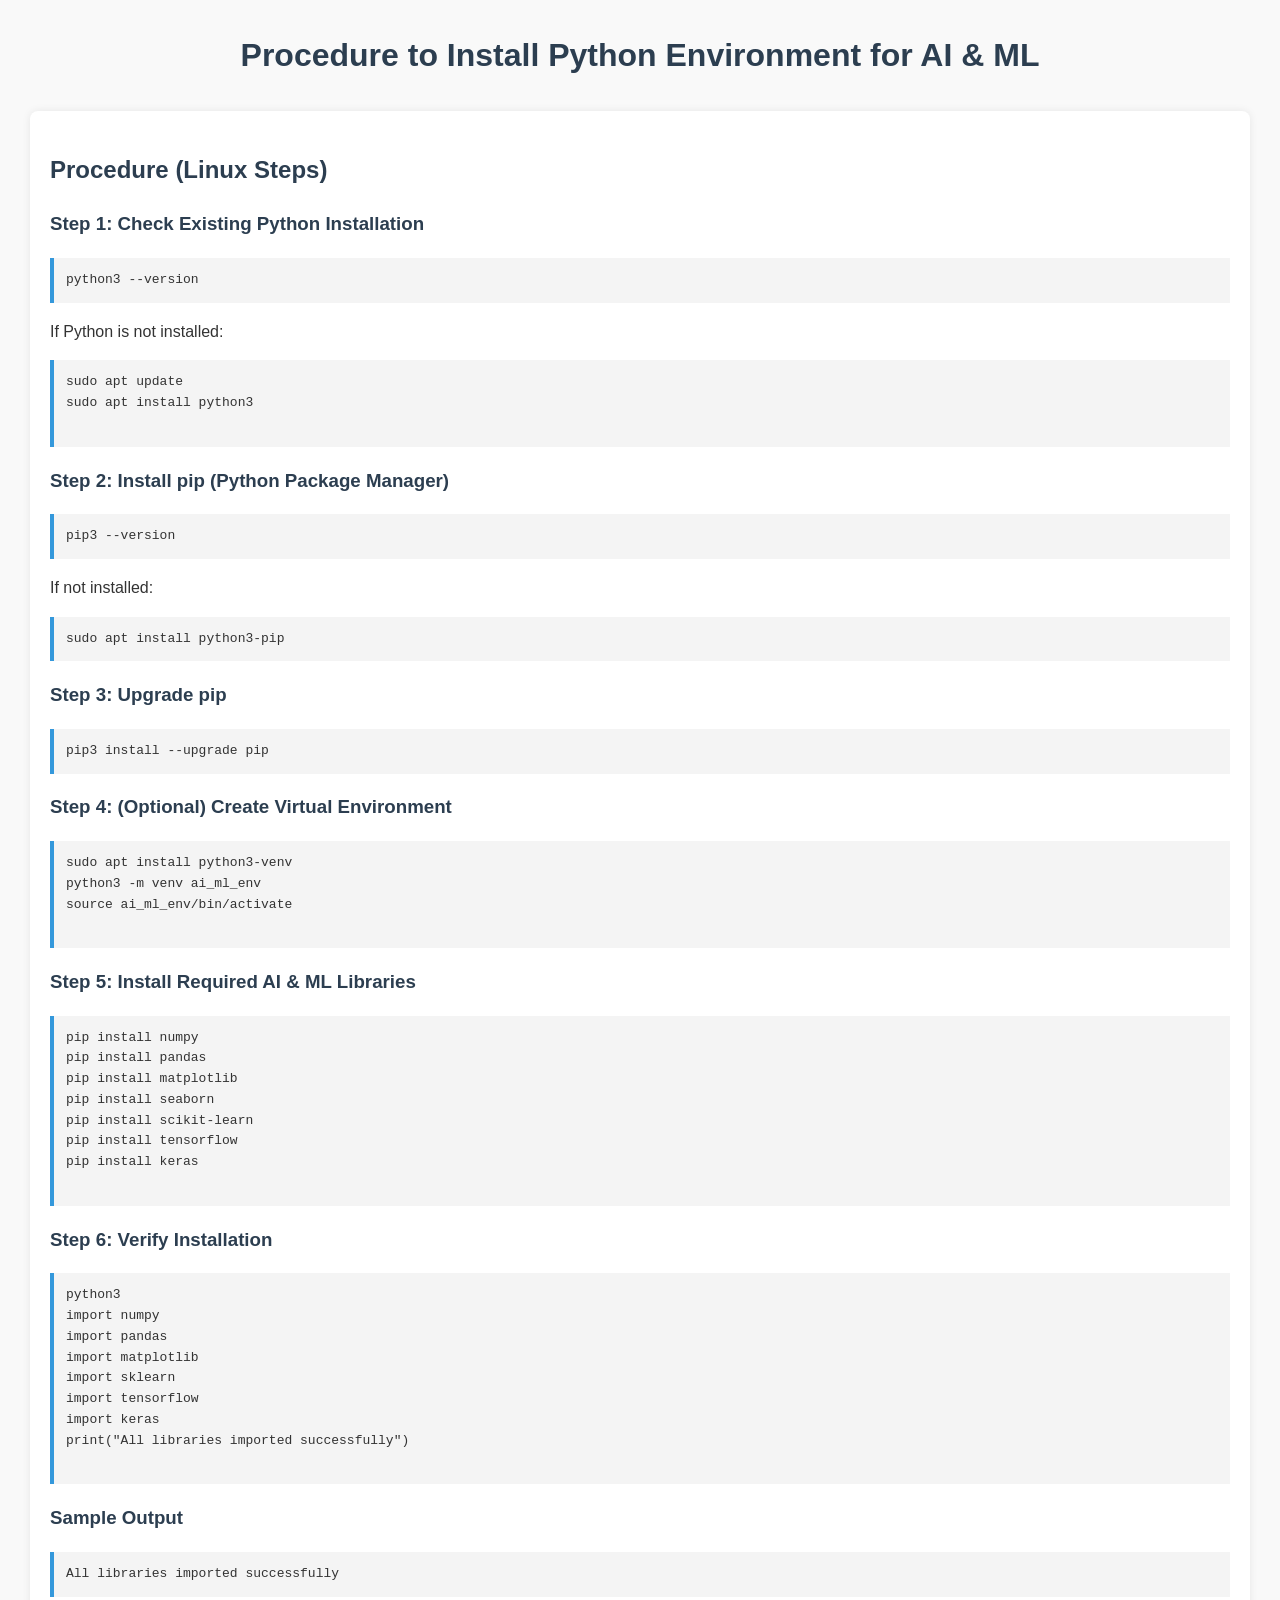
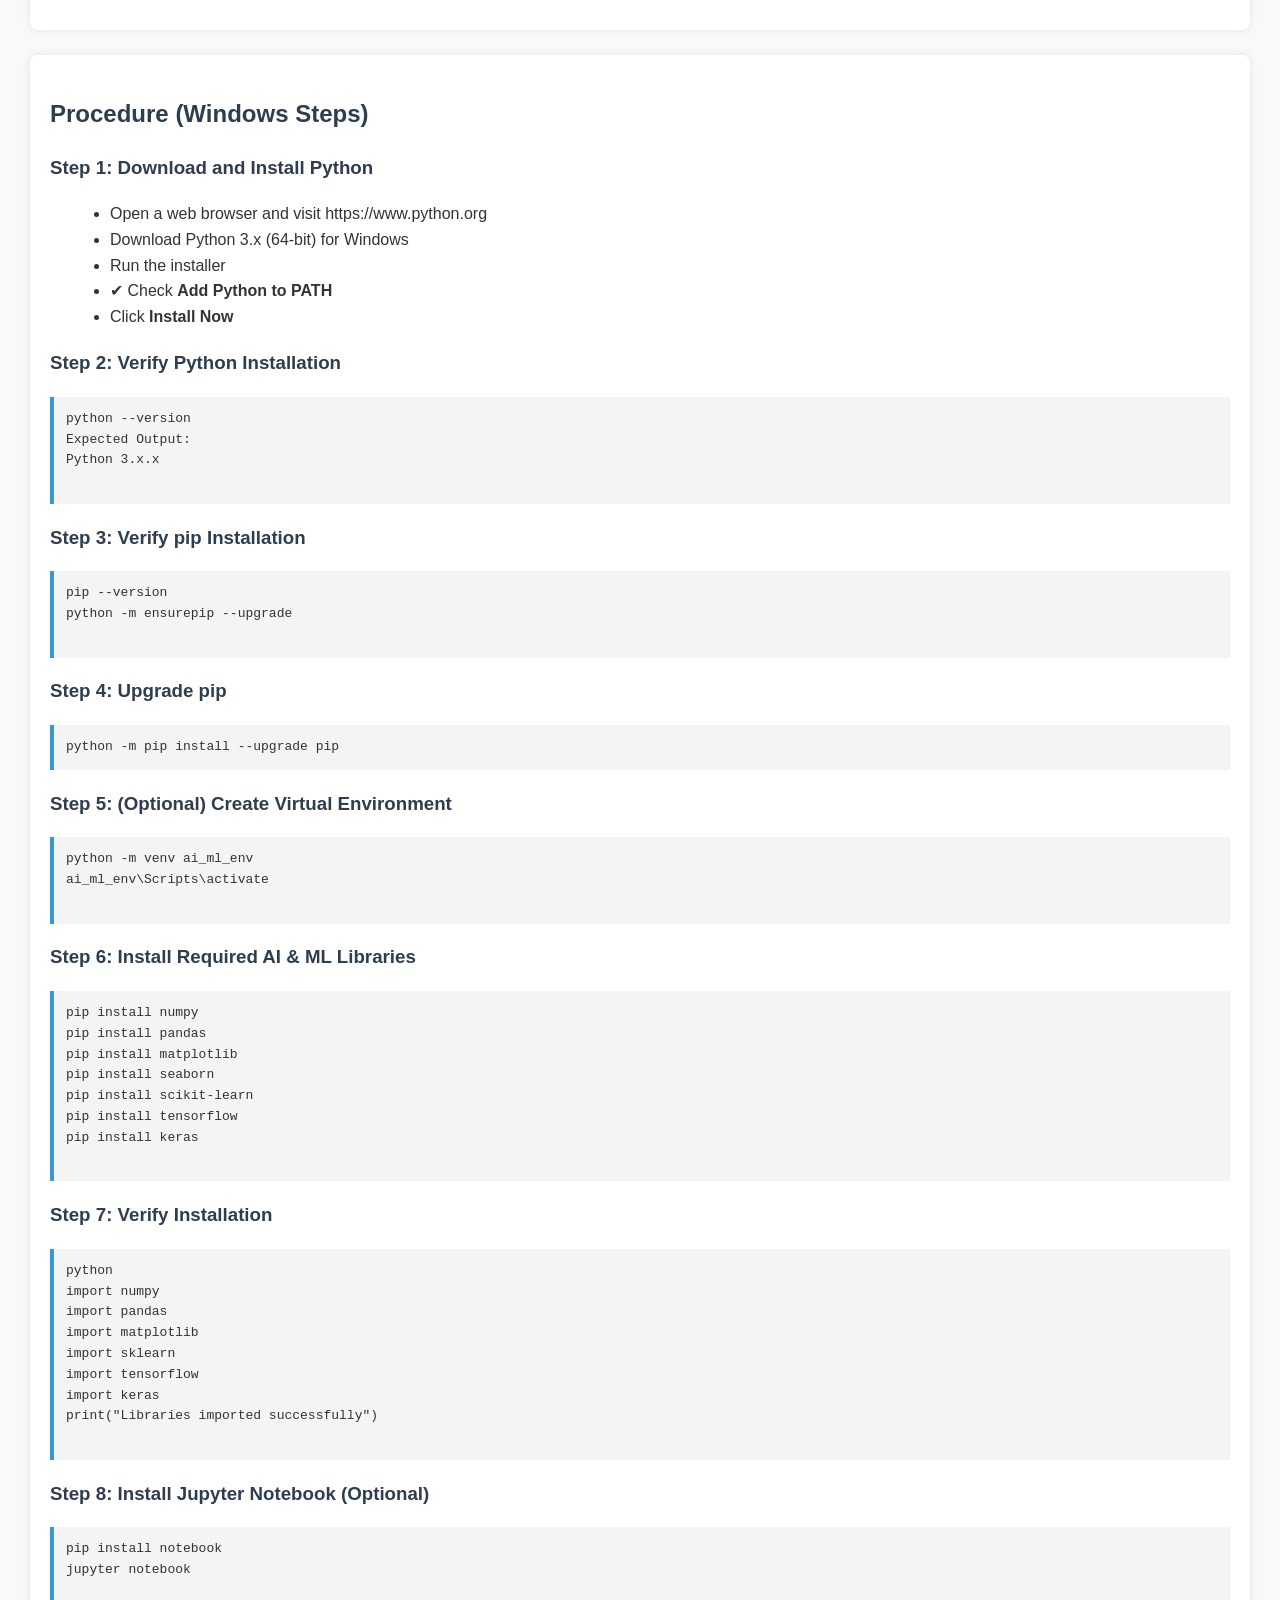
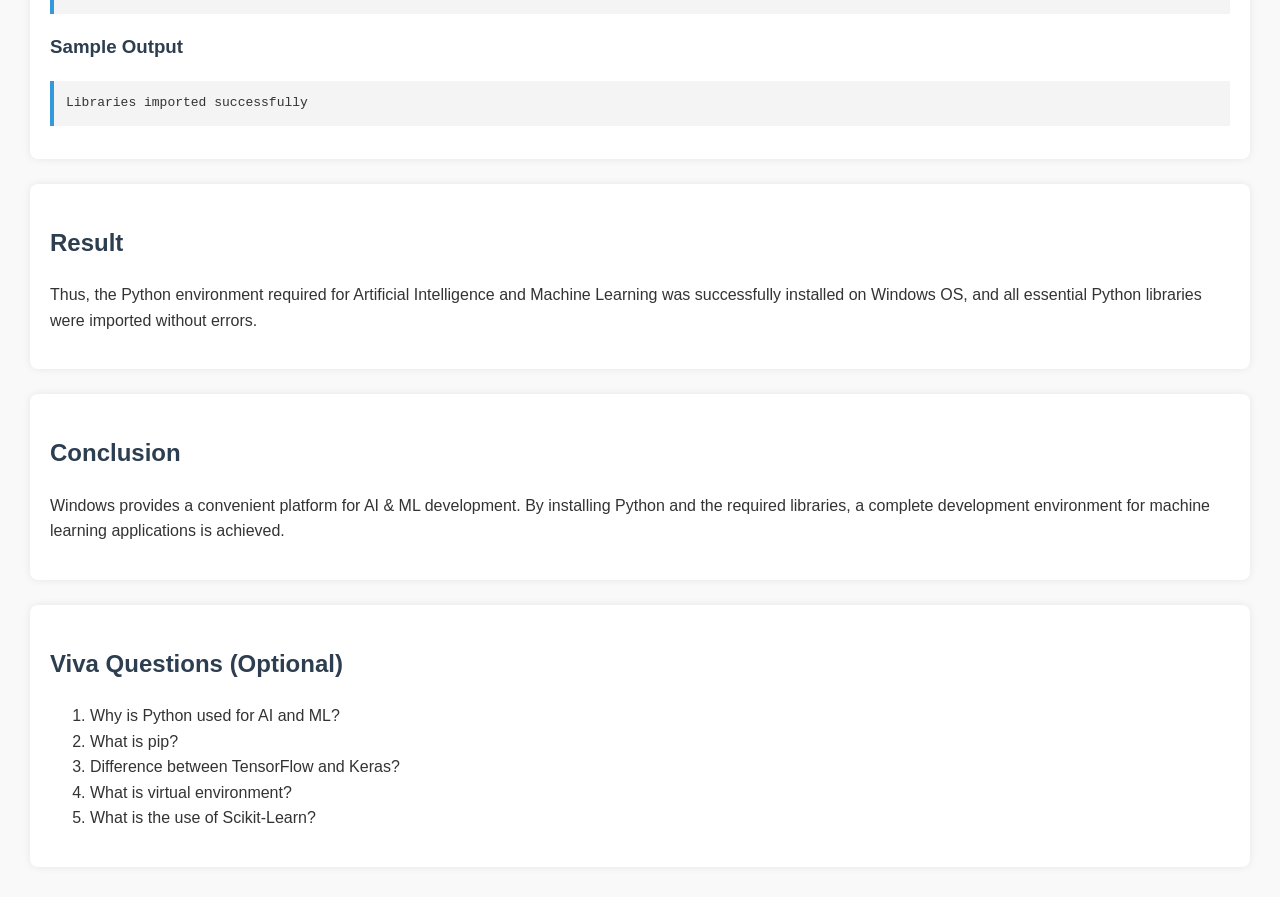
==== ai_ml_python_procedure.html @ a3364eca "Create ai_ml_python_procedure.html" ====
<!DOCTYPE html>
<html lang="en">
<head>
    <meta charset="UTF-8">
    <title>AI & ML Python Installation Procedure</title>
    <style>
        body {
            font-family: Arial, Helvetica, sans-serif;
            line-height: 1.6;
            margin: 30px;
            background-color: #f9f9f9;
            color: #333;
        }
        h1, h2, h3 {
            color: #2c3e50;
        }
        h1 {
            text-align: center;
            margin-bottom: 30px;
        }
        section {
            background: #ffffff;
            padding: 20px;
            margin-bottom: 25px;
            border-radius: 8px;
            box-shadow: 0 0 8px rgba(0,0,0,0.08);
        }
        pre {
            background: #f4f4f4;
            padding: 12px;
            border-left: 4px solid #3498db;
            overflow-x: auto;
        }
        ul {
            margin-left: 20px;
        }
        hr {
            border: none;
            border-top: 1px solid #ccc;
            margin: 25px 0;
        }
    </style>
</head>
<body>

<h1>Procedure to Install Python Environment for AI & ML</h1>

<section>
    <h2>Procedure (Linux Steps)</h2>

    <h3>Step 1: Check Existing Python Installation</h3>
    <pre>python3 --version</pre>
    <p>If Python is not installed:</p>
    <pre>
sudo apt update
sudo apt install python3
    </pre>

    <h3>Step 2: Install pip (Python Package Manager)</h3>
    <pre>pip3 --version</pre>
    <p>If not installed:</p>
    <pre>sudo apt install python3-pip</pre>

    <h3>Step 3: Upgrade pip</h3>
    <pre>pip3 install --upgrade pip</pre>

    <h3>Step 4: (Optional) Create Virtual Environment</h3>
    <pre>
sudo apt install python3-venv
python3 -m venv ai_ml_env
source ai_ml_env/bin/activate
    </pre>

    <h3>Step 5: Install Required AI & ML Libraries</h3>
    <pre>
pip install numpy
pip install pandas
pip install matplotlib
pip install seaborn
pip install scikit-learn
pip install tensorflow
pip install keras
    </pre>

    <h3>Step 6: Verify Installation</h3>
    <pre>
python3
import numpy
import pandas
import matplotlib
import sklearn
import tensorflow
import keras
print("All libraries imported successfully")
    </pre>

    <h3>Sample Output</h3>
    <pre>All libraries imported successfully</pre>
</section>

<section>
    <h2>Procedure (Windows Steps)</h2>

    <h3>Step 1: Download and Install Python</h3>
    <ul>
        <li>Open a web browser and visit https://www.python.org</li>
        <li>Download Python 3.x (64-bit) for Windows</li>
        <li>Run the installer</li>
        <li>✔ Check <strong>Add Python to PATH</strong></li>
        <li>Click <strong>Install Now</strong></li>
    </ul>

    <h3>Step 2: Verify Python Installation</h3>
    <pre>
python --version
Expected Output:
Python 3.x.x
    </pre>

    <h3>Step 3: Verify pip Installation</h3>
    <pre>
pip --version
python -m ensurepip --upgrade
    </pre>

    <h3>Step 4: Upgrade pip</h3>
    <pre>python -m pip install --upgrade pip</pre>

    <h3>Step 5: (Optional) Create Virtual Environment</h3>
    <pre>
python -m venv ai_ml_env
ai_ml_env\Scripts\activate
    </pre>

    <h3>Step 6: Install Required AI & ML Libraries</h3>
    <pre>
pip install numpy
pip install pandas
pip install matplotlib
pip install seaborn
pip install scikit-learn
pip install tensorflow
pip install keras
    </pre>

    <h3>Step 7: Verify Installation</h3>
    <pre>
python
import numpy
import pandas
import matplotlib
import sklearn
import tensorflow
import keras
print("Libraries imported successfully")
    </pre>

    <h3>Step 8: Install Jupyter Notebook (Optional)</h3>
    <pre>
pip install notebook
jupyter notebook
    </pre>

    <h3>Sample Output</h3>
    <pre>Libraries imported successfully</pre>
</section>

<section>
    <h2>Result</h2>
    <p>
        Thus, the Python environment required for Artificial Intelligence and Machine Learning
        was successfully installed on Windows OS, and all essential Python libraries were
        imported without errors.
    </p>
</section>

<section>
    <h2>Conclusion</h2>
    <p>
        Windows provides a convenient platform for AI & ML development. By installing Python
        and the required libraries, a complete development environment for machine learning
        applications is achieved.
    </p>
</section>

<section>
    <h2>Viva Questions (Optional)</h2>
    <ol>
        <li>Why is Python used for AI and ML?</li>
        <li>What is pip?</li>
        <li>Difference between TensorFlow and Keras?</li>
        <li>What is virtual environment?</li>
        <li>What is the use of Scikit-Learn?</li>
    </ol>
</section>

</body>
</html>
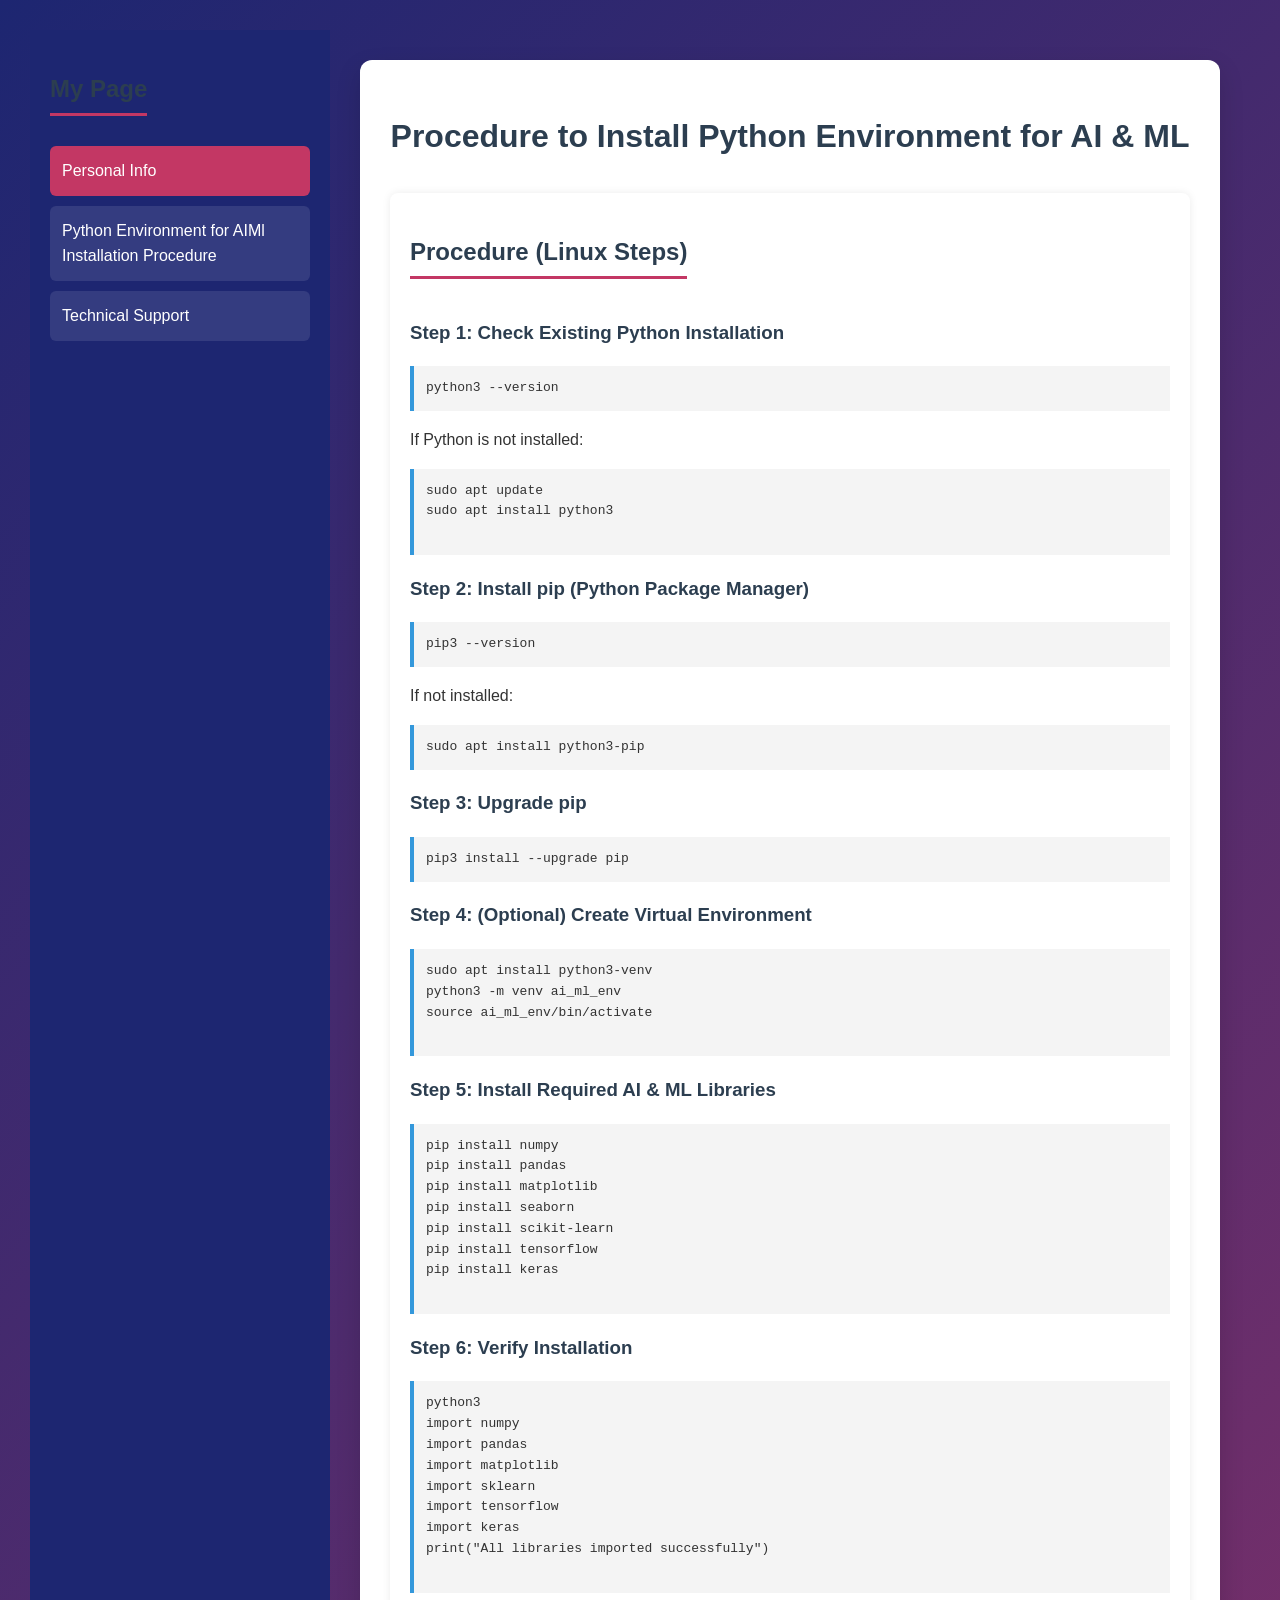
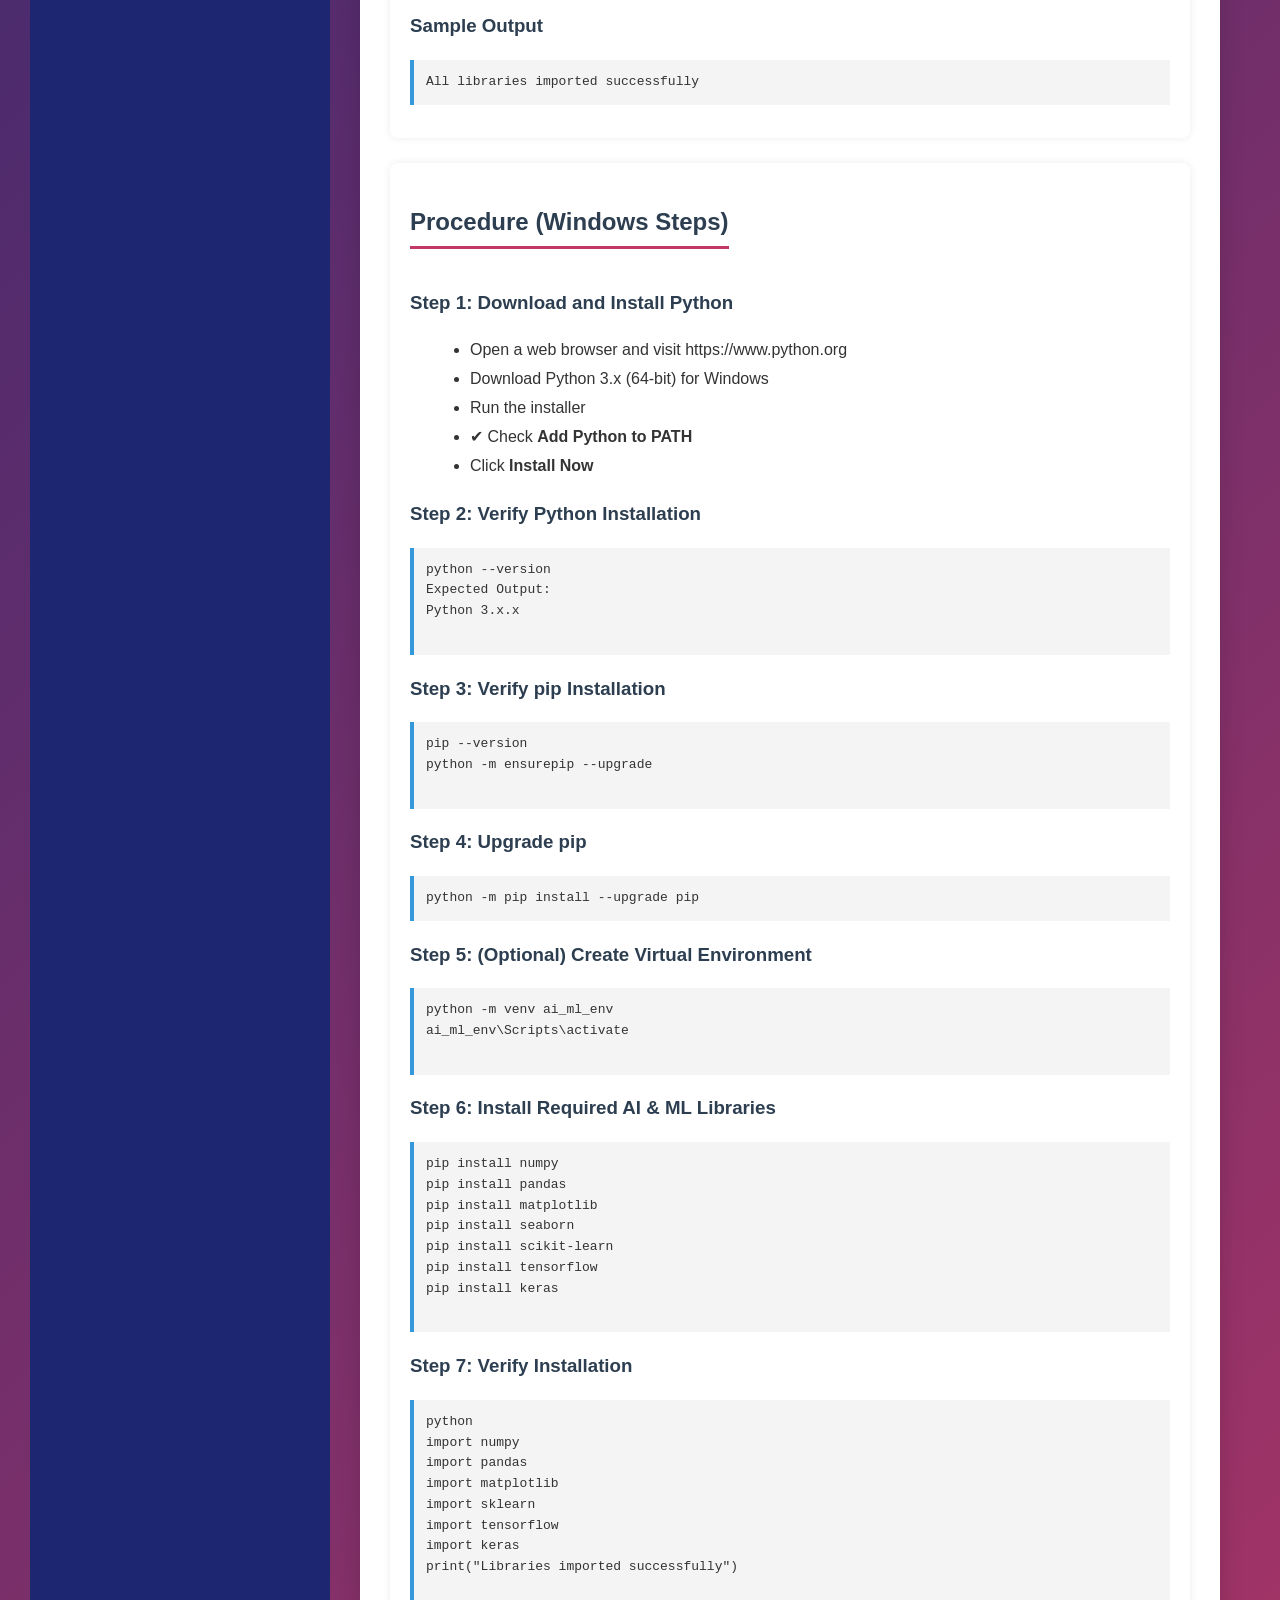
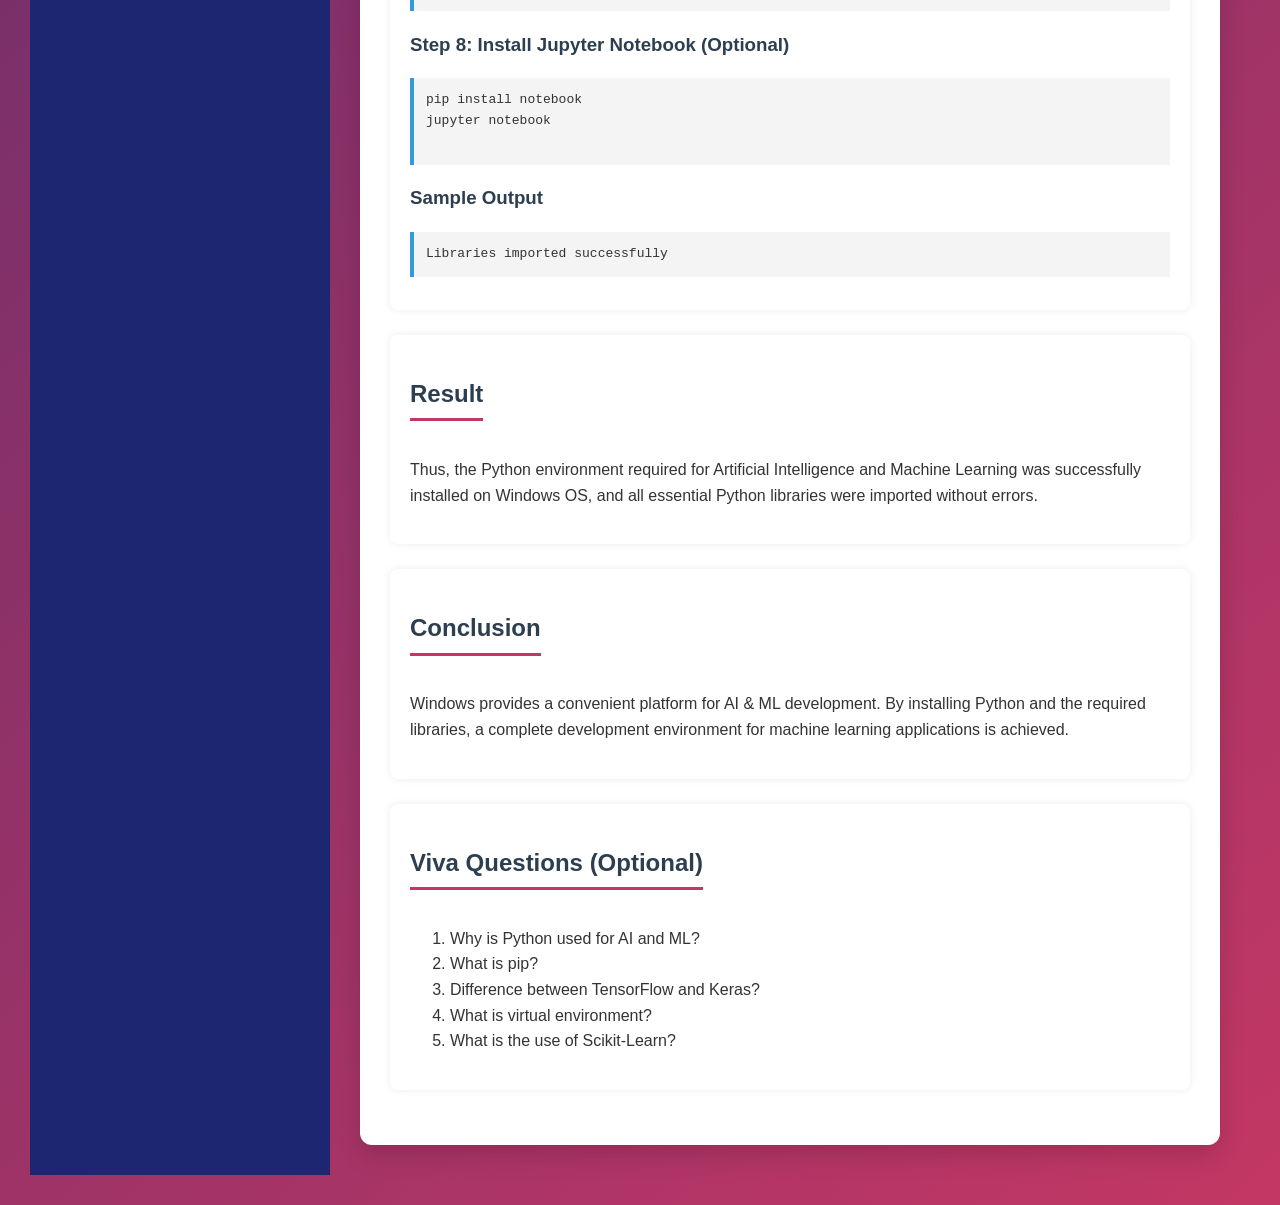
==== commit 0b0f6cb7: "Update ai_ml_python_procedure.html" ====
--- a/ai_ml_python_procedure.html
+++ b/ai_ml_python_procedure.html
@@ -1,8 +1,11 @@
+
 <!DOCTYPE html>
 <html lang="en">
 <head>
-    <meta charset="UTF-8">
-    <title>AI & ML Python Installation Procedure</title>
+  <meta charset="UTF-8">
+  <title>AI & ML Python Installation Procedure</title>
+  <meta name="viewport" content="width=device-width, initial-scale=1.0">
+  <link rel="stylesheet" href="css/mycss.css">
     <style>
         body {
             font-family: Arial, Helvetica, sans-serif;
@@ -41,6 +44,25 @@
         }
     </style>
 </head>
+<body>
+
+<div class="main">
+
+  <!-- LEFT PANE -->
+  <div class="sidebar">
+    <h2>My Page</h2>
+    <div class="menu">
+      <a class="active" href="index.html">Personal Info</a>
+      <a href="ai_ml_python_procedure.html">Python Environment for AIMl Installation Procedure</a>
+      <a href="support.html">Technical Support</a>
+    </div>
+  </div>
+
+  <div class="content">
+    <div class="card">
+
+
+
 <body>
 
 <h1>Procedure to Install Python Environment for AI & ML</h1>
--- a/css/mycss.css
+++ b/css/mycss.css
@@ -0,0 +1,89 @@
+body {
+  margin: 0;
+  font-family: 'Segoe UI', Arial, sans-serif;
+  background: linear-gradient(135deg, #1d2671, #c33764);
+}
+
+/* Layout */
+.main {
+  display: flex;
+  min-height: 100vh;
+}
+
+/* Sidebar */
+.sidebar {
+  width: 260px;
+  background: #1d2671;
+  color: #fff;
+  padding: 20px;
+}
+
+.sidebar h2 {
+  text-align: center;
+  margin-bottom: 30px;
+}
+
+.menu a {
+  display: block;
+  padding: 12px;
+  margin-bottom: 10px;
+  text-decoration: none;
+  color: #fff;
+  border-radius: 6px;
+  background: rgba(255,255,255,0.1);
+}
+
+.menu a:hover,
+.menu a.active {
+  background: #c33764;
+}
+
+/* Content */
+.content {
+  flex: 1;
+  padding: 30px;
+}
+
+.card {
+  background: #fff;
+  padding: 30px;
+  border-radius: 12px;
+  box-shadow: 0 10px 25px rgba(0,0,0,0.15);
+}
+
+h1, h2 {
+  color: #1d2671;
+}
+
+h2 {
+  border-bottom: 3px solid #c33764;
+  display: inline-block;
+  padding-bottom: 5px;
+}
+
+ul {
+  line-height: 1.8;
+}
+
+.highlight {
+  color: #c33764;
+  font-weight: bold;
+}
+
+footer {
+  margin-top: 30px;
+  text-align: center;
+  color: #555;
+  font-size: 14px;
+}
+
+/* Mobile */
+@media (max-width: 768px) {
+  .main {
+    flex-direction: column;
+  }
+
+  .sidebar {
+    width: 100%;
+  }
+}
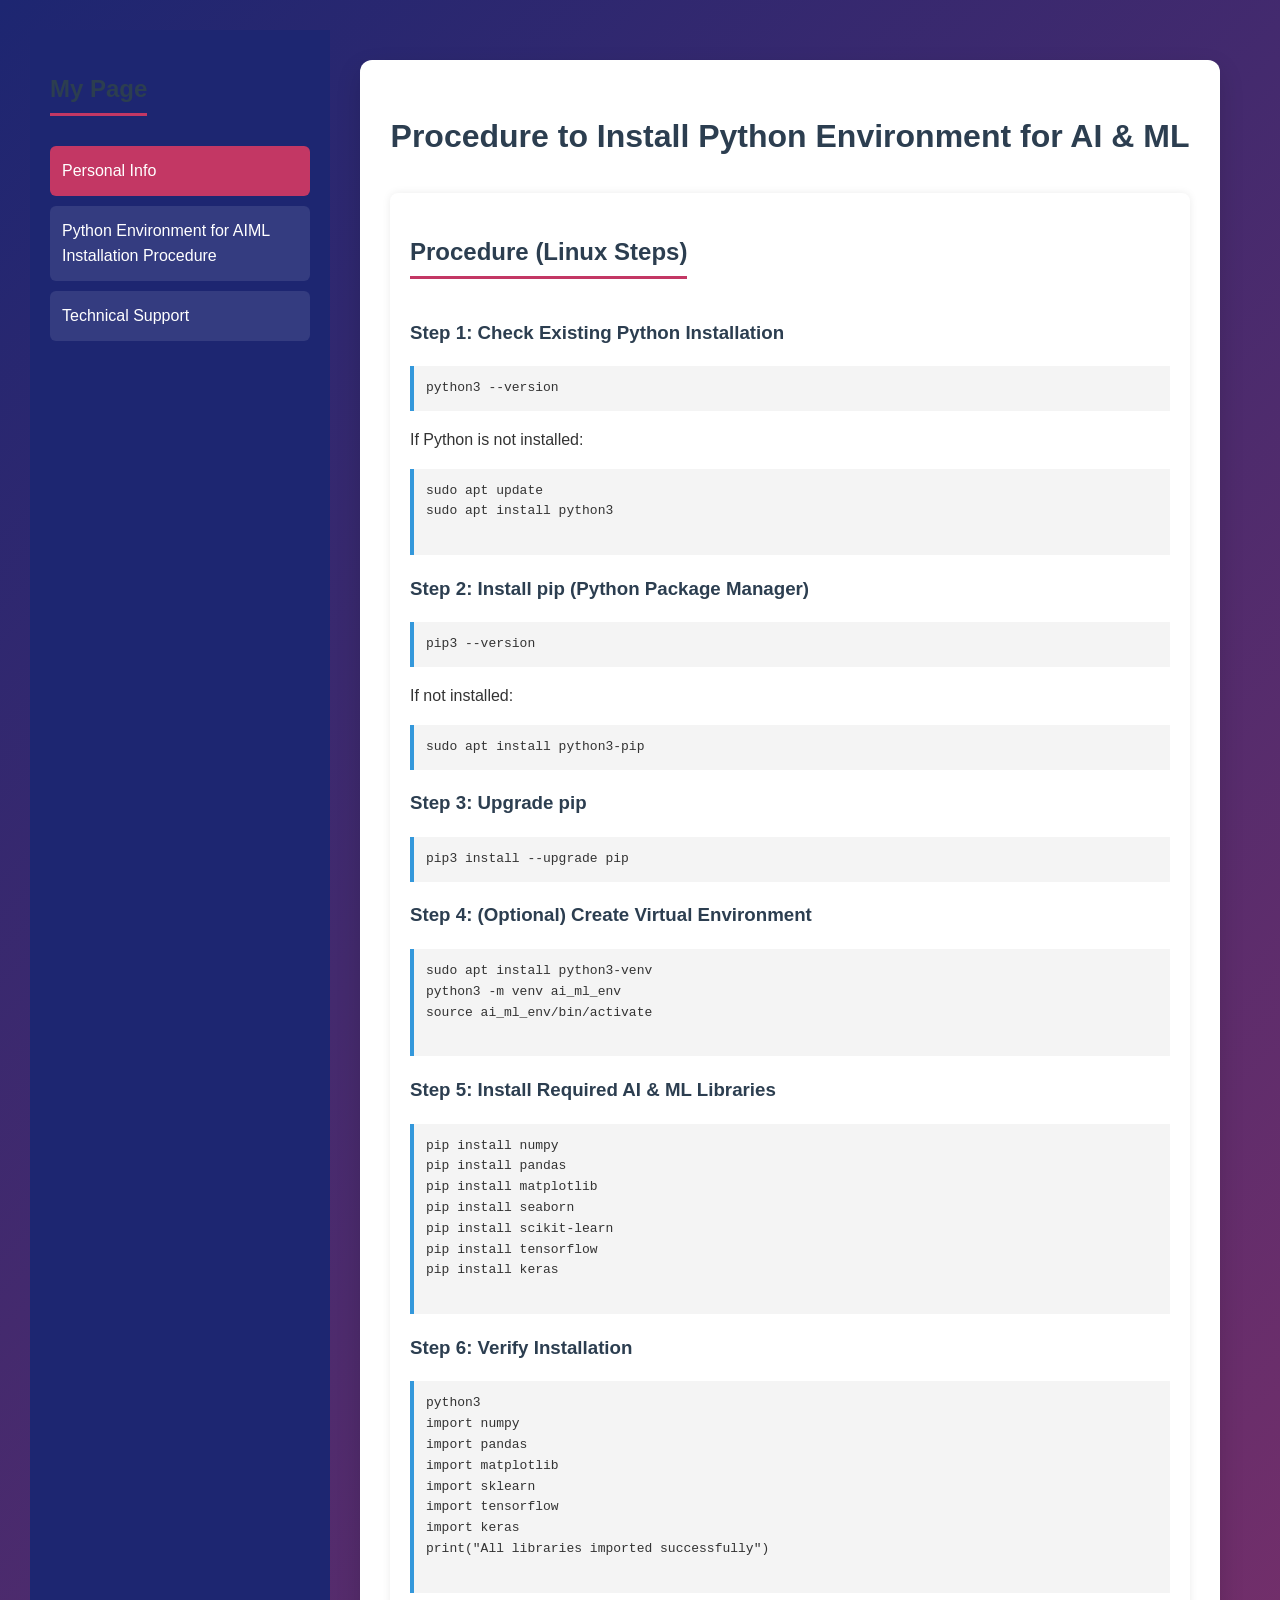
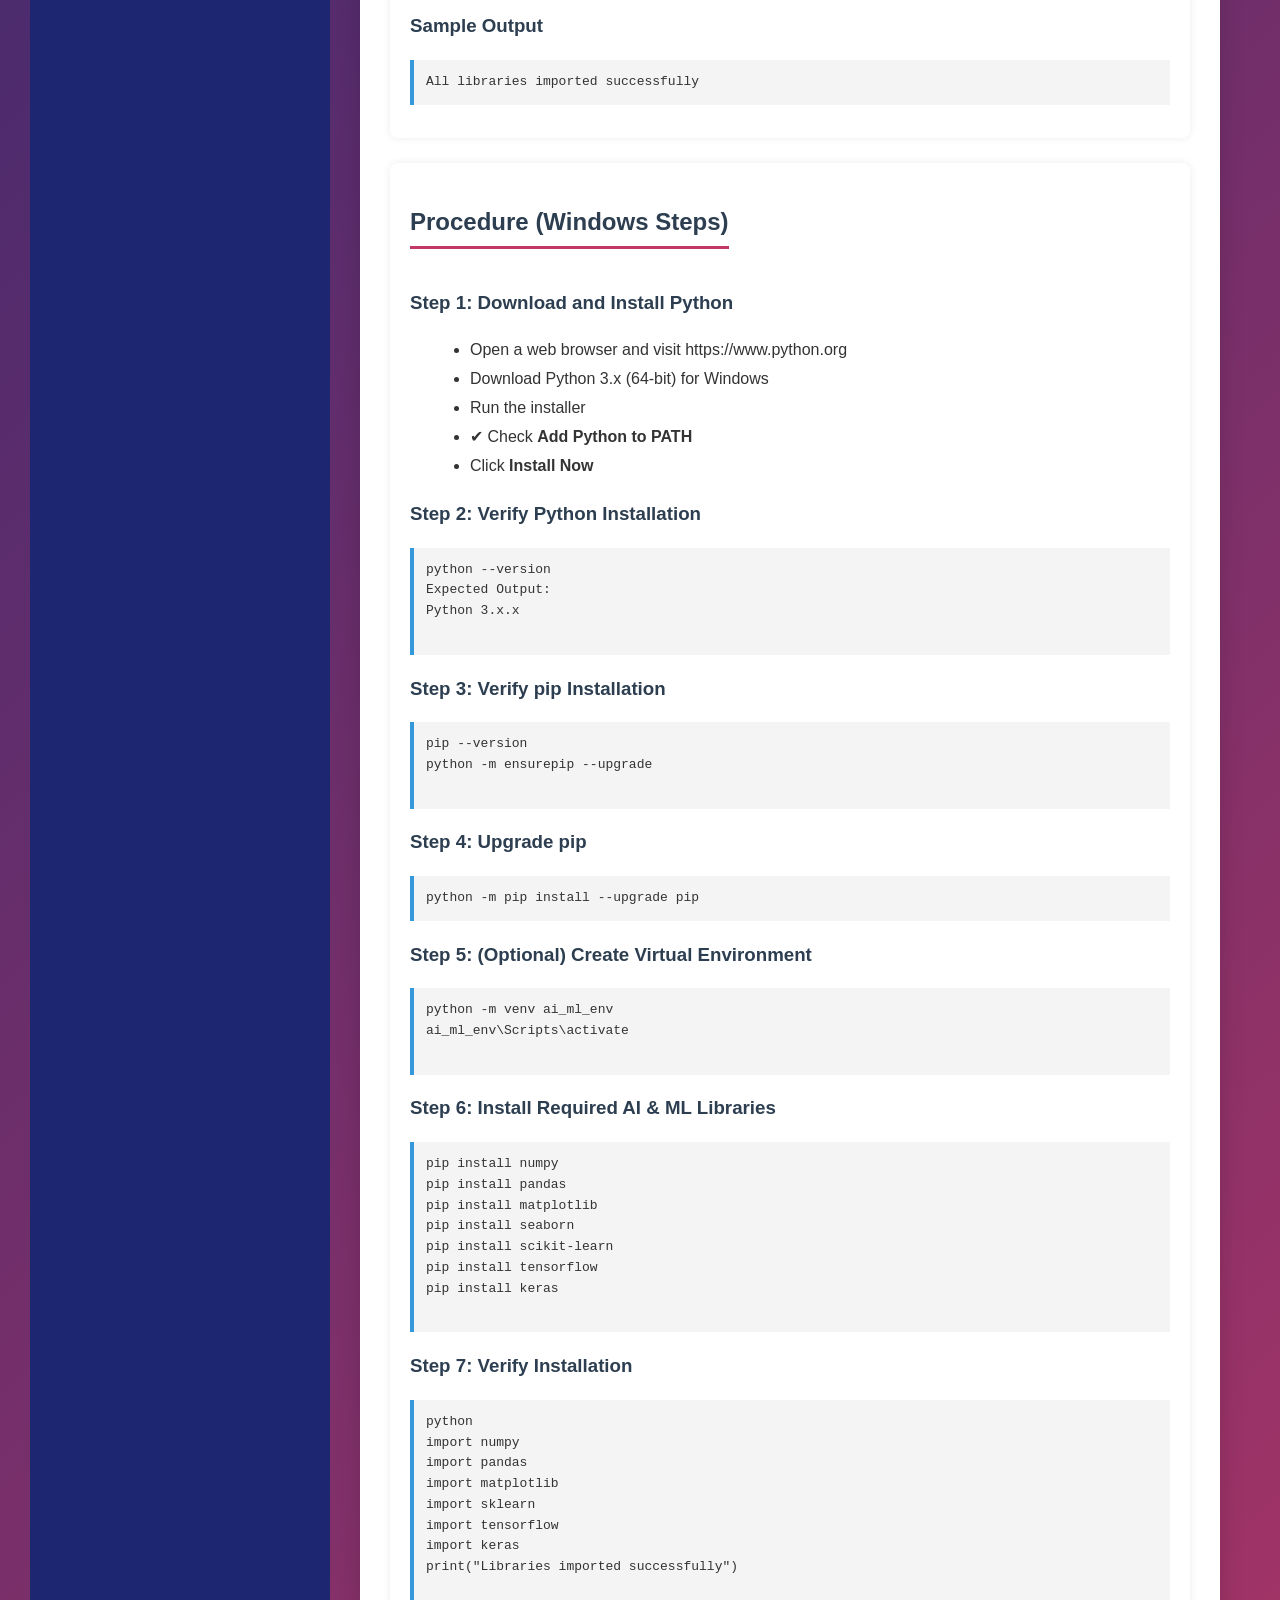
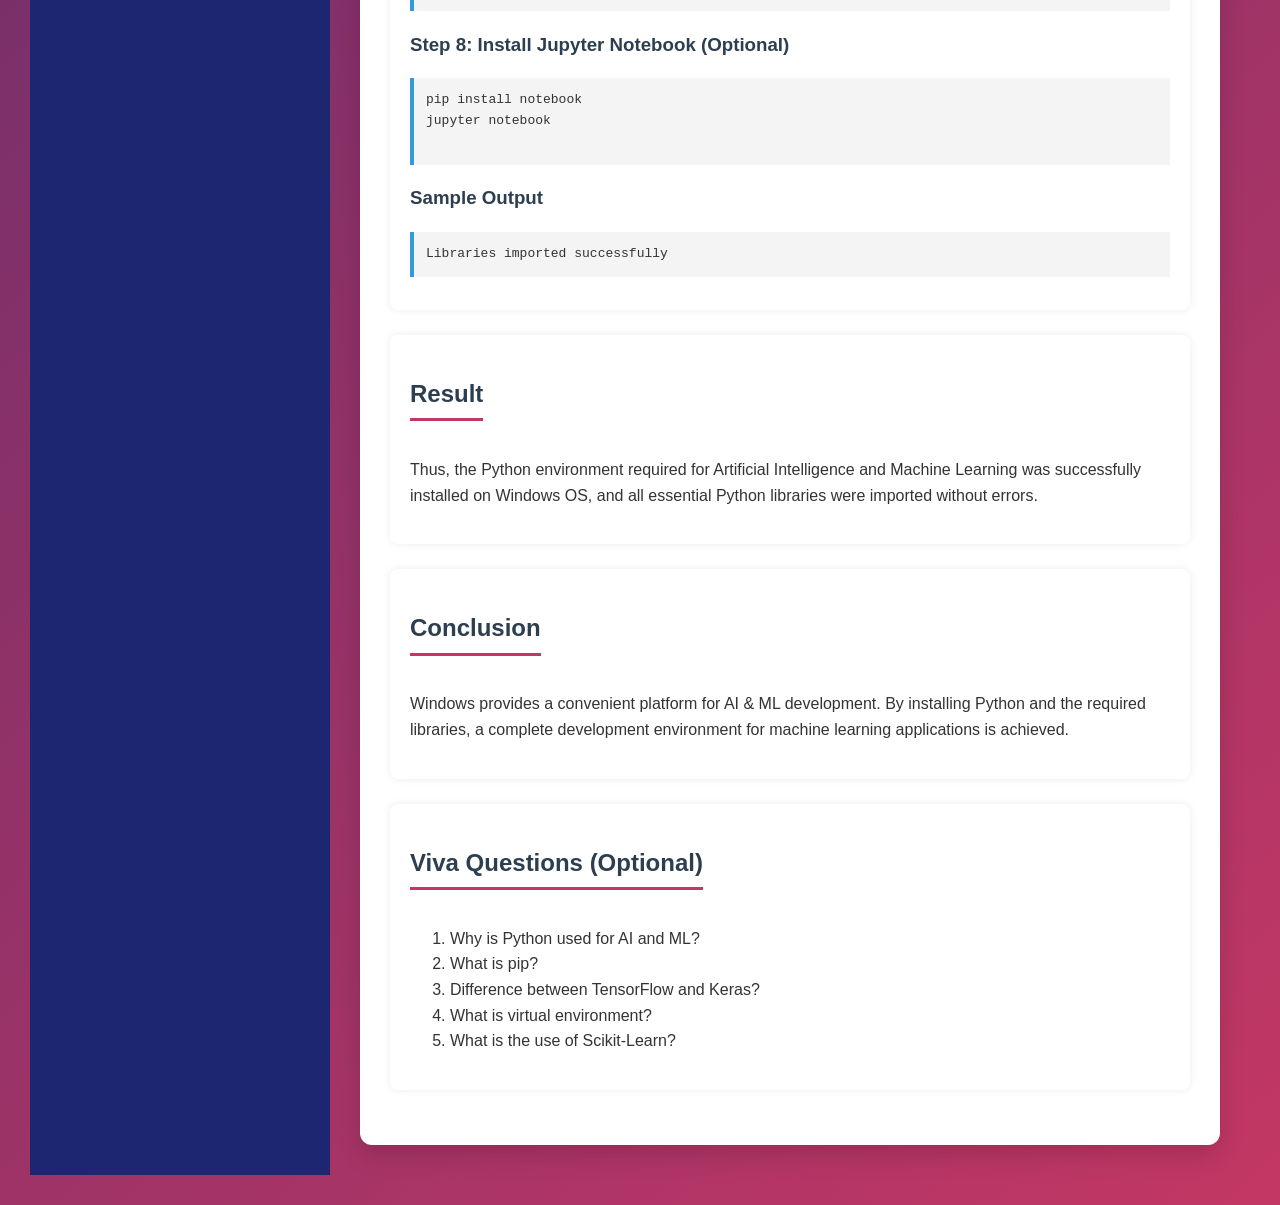
==== commit efd2c50e: "Update ai_ml_python_procedure.html" ====
--- a/ai_ml_python_procedure.html
+++ b/ai_ml_python_procedure.html
@@ -44,8 +44,6 @@
         }
     </style>
 </head>
-<body>
-
 <div class="main">
 
   <!-- LEFT PANE -->
@@ -53,7 +51,7 @@
     <h2>My Page</h2>
     <div class="menu">
       <a class="active" href="index.html">Personal Info</a>
-      <a href="ai_ml_python_procedure.html">Python Environment for AIMl Installation Procedure</a>
+      <a href="ai_ml_python_procedure.html">Python Environment for AIML Installation Procedure</a>
       <a href="support.html">Technical Support</a>
     </div>
   </div>
@@ -215,6 +213,7 @@
         <li>What is the use of Scikit-Learn?</li>
     </ol>
 </section>
-
+    </div>
+  </div>
 </body>
 </html>
